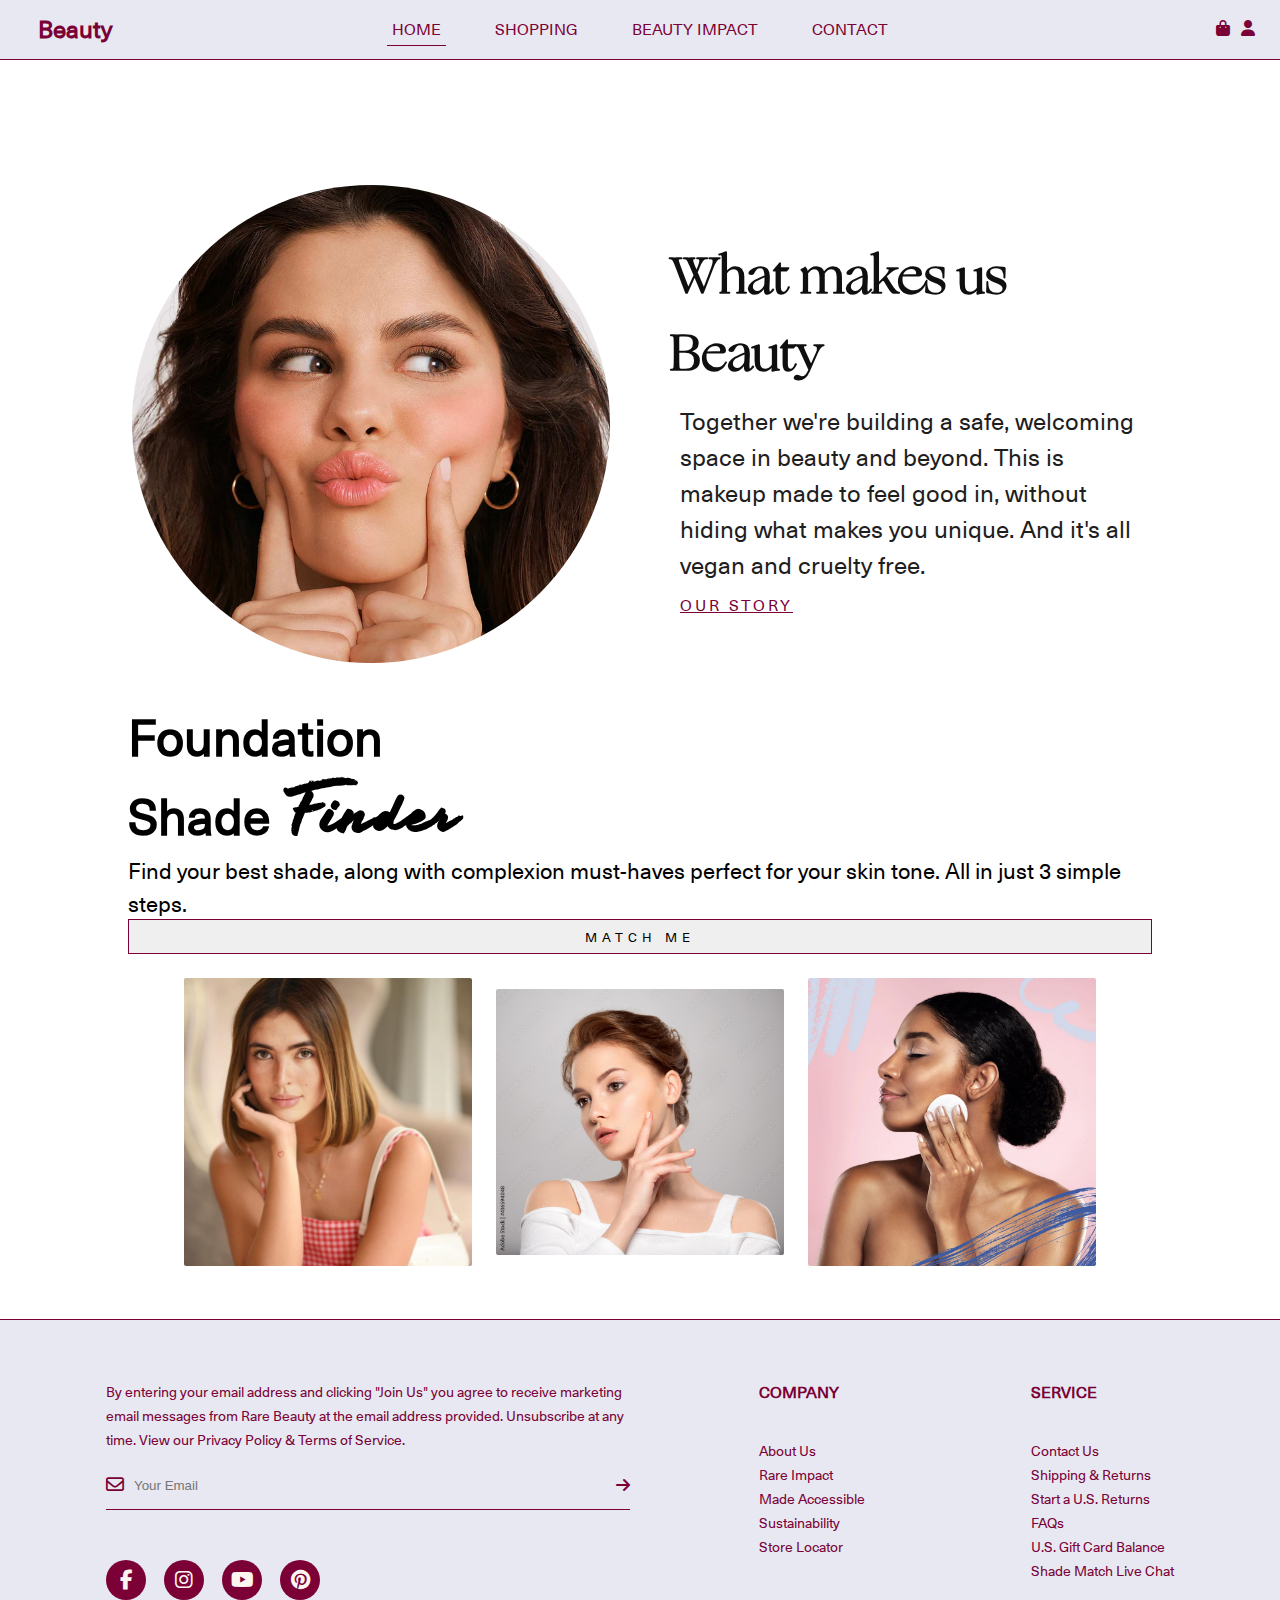
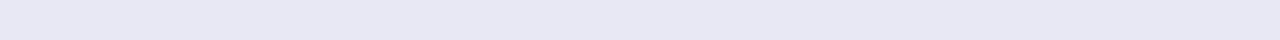
==== index.html @ 5479cb29 "Add files via upload" ====
<!DOCTYPE html>
<html lang="en">
    <head>
        <meta charset="UTF-8">
        <meta name="viewport" content="width=device-width, initial-scale=1.0">
        <title>Home</title>
        <link rel="stylesheet" href="styles.css">
        <link rel="stylesheet" href="https://cdnjs.cloudflare.com/ajax/libs/font-awesome/6.6.0/css/all.min.css">
    </head>
    <body>
        <!--part of navbar-->
        <div class="menu">
            <h1>Beauty</h1>
            <nav>
                <a href="index.html" style="border-bottom: 1px solid #7a0036;">HOME</a>
                <a href="shopping.html">SHOPPING</a>
                <a href="beauty-impact.html">BEAUTY IMPACT</a>
                <a href="contact.html">CONTACT</a>
            </nav>
            <i class="fa fa-user" id="user-icon"></i>
            <i class="fa fa-bag-shopping" id="bag-icon"></i>
        </div>
        <!--end navbar-->

        <!--part of home-->
        <div class="row3">
            <video width="100%" loop muted autoplay>
                <source src="video.mp4" type="video/mp4">
                <source src="video.ogg" type="video/ogg">
            </video>
        </div>
        <div class="row1">
            <div class="photo-make">
                <img src="rare.webp" alt="">
            </div>
            <div class="photo-make">
                <h1>What makes us Beauty</h1>
                <p>
                    Together we're building a safe, welcoming space in beauty and beyond. 
                    This is makeup made to feel good in, without hiding what makes you unique. 
                    And it's all vegan and cruelty free.
                </p>
                <a href="">OUR STORY</a>
            </div>
        </div>
        <div class="row2">
            <div class="text2">
                <h1>
                    Foundation <br> Shade <span>Finder</span>
                </h1>
                <p>
                    Find your best shade, along with complexion must-haves perfect for your skin tone. All in just 3 simple steps.
                </p>
                <button class="btn">MATCH ME</button>
            </div>
        </div><br>
        <div class="row1">
            <div class="finder-photo">
                <img src="skin1.jpg" alt="">
            </div>
            <div class="finder-photo">
                <img src="skin2.jpg" alt="">
            </div>
            <div class="finder-photo">
                <img src="skin3.webp" alt="">
            </div>
        </div><br><br>
        <!--end home-->

        <!--part of footer-->
        <footer>
            <div class="row row-footer">
                <div class="footer">
                    <p>
                        By entering your email address and clicking "Join Us" you agree to receive marketing email messages from Rare Beauty 
                        at the email address provided. Unsubscribe at any time. View our Privacy Policy & Terms of Service.
                    </p><br>
                    <form>
                        <i class="far fa-envelope"></i>
                        <input type="email" placeholder="Your Email" required>
                        <button type="submit"><i class="fas fa-arrow-right"></i></button>
                    </form>
                    <div class="social-icons">
                        <i class="fab fa-facebook-f"></i>
                        <i class="fab fa-instagram"></i>
                        <i class="fab fa-youtube"></i>
                        <i class="fab fa-pinterest"></i>
                    </div>
                </div>
                <div class="footer">
                    <h3><strong>COMPANY</strong></h3>
                    <p>About Us</p>
                    <p>Rare Impact</p>
                    <p>Made Accessible</p>
                    <p>Sustainability</p>
                    <p>Store Locator</p>
                </div>
                <div class="footer">
                    <h3><strong>SERVICE</strong></h3>
                    <p>Contact Us</p>
                    <p>Shipping & Returns</p>
                    <p>Start a U.S. Returns</p>
                    <p>FAQs</p>
                    <p>U.S. Gift Card Balance</p>
                    <p>Shade Match Live Chat</p>
                </div>
            </div>
        </footer>
    </body>
</html>
---- styles.css ----
body{
    margin: 0px;
    padding: 0px;
    font-family: Neue;
}

/*Font*/
@font-face {
    font-family: 'Neue';
    src: url('Neue Haas Unica W06 Regular.ttf');
}
@font-face {
    font-family: 'ogg regular';
    src: url('Ogg-Regular.otf');
}
@font-face {
    font-family: 'Rare Essence';
    src: url('Rare Essence.ttf');
}

/*styles of navbar*/
.menu{
    background-color: #e7e8f1;
    width: 100%;
    height: 60px;
    position: fixed;
    z-index: 1;
    border-bottom: 1px solid #7a0036;
    display: flex;
    justify-content: center;
}
.menu h1{
    position: absolute;
    top: 10px;
    left:38px;
    font-weight: bold;
    font-family: Neue;
    font-size: 24px;
	color: #7a0036;
}
.menu a{
    color: #7a0036;
    font-family: Neue;
    font-size: 16px;
    text-decoration: none;
    margin: 0px 20px;
    position: relative;
    top:16px;
    padding:5px;
}
.menu a:hover{
    border-bottom: 1px solid #7a0036;
}
#user-icon, #bag-icon{
    position: absolute;
    right: 25px;
    top: 20px;
    color: #7a0036;
}
#bag-icon{
    position: absolute;
    right: 50px;
    top: 20px;
    color: #7a0036;
}
/*end styles of navbar*/

/*styles part of home*/
.row1{
    width: 90%;
    margin-left: auto;
    margin-right: auto;
    display: flex;
    justify-content: center;
    align-items: center;
}
.photo-make{
    width: 45%;
    height: auto;
    padding: 20px;
    margin: 10px;
}
.photo-make img{
    width: 100%;
    border-radius: 50%;
}
.photo-make h1{
    font-size: 50px;
    font-family: ogg regular;
    color: #0f0f0f;
}
.photo-make p{
    padding: 10px;
    font-size: 24px;
    font-family: Neue;
    color: #1f1e1e;
}
.photo-make a{
    padding: 10px;
    color: #7a0036;
	letter-spacing: 3px;
	font-family:Neue;
}
.row2{
    width: 80%;
    margin-left: auto;
    margin-right: auto;
}
.text2 span{
	font-size: 85px; 
	font-family: Rare Essence;
}
.text2 h1{
    font-size: 50px;
}
.text2 p{
    font-size: 22px;
    font-family: Neue;
}
.btn{
	border: 1px solid #7a0036;
	font-family: Neue;
    letter-spacing: 5px;
    width: 100%;
    height: 35px;
}
.btn:hover{
	background: #7a0036;
	color: #fff;
	transition: all 0.7s linear;
}
.finder-photo{
    width: 25%;
    margin: 0px 12px;
}
.finder-photo img{
    width: 100%;
    border-radius: 2px;
}
.finder-photo img:hover{
    transform: scale(1.1);
    transition: all 0.7s linear;
}
.row3{
    width: 100%;
    margin-left: auto;
    margin-right: auto;
}
/*end styles of home*/

/*styles of shopping*/
.shop a{
    text-decoration: none;
    color: #7a0036;
    margin-right: 10px;
    padding: 5px 20px;
    border: 1px solid #7a0036;
    
}
.shop a:hover{
    background-color: #7a0036;
    color: #fff;
    transition: all 0.4s linear;
}
.prodact{
    width: 30%;
    padding: 30px;
    overflow: hidden;
}
.prodact img{
    width: 100%;
    transition: 1s ease-in-out;
}
.prodact:hover img{
    transform: scale(0.9);
}
.prodact h3{
    font-family: ogg regular;
    margin-top: 10px; 
}
.prodact i{
    color: #7a0036;
}
.details1{
    width: 30%;
    padding: 35px;
    margin: 5px;
}
.details2{
    width: 50%;
    padding: 45px;
    margin-left: 15px;
}
.details1 img{
    width: 100%;
}
.details2 h1{
    font-family: ogg regular;
    font-size: 55px;
    margin-bottom: 15px;
}
.details2 p{
    font-family: Neue;
}
.hint{
    text-align: center;
    font-size: 35px;
    font-family: ogg regular;
    color: rgb(22, 22, 22);
    font-weight: 100;
}
.hint span{
    font-family: Rare Essence;
    font-size: 65px;
}
.why{
    text-align: center;
    font-size: 18px;
    font-family: ogg regular;
    margin-bottom: 20px;
    color: #7a0036;
    font-weight: 100;
}
/*end styles of shopping*/

/*styles part of beauty-impact*/
.impact{
    width: 100%;
    margin: 0;
    padding: 0;
    background-color: #c23057;
    font-family: Neue;
    display: flex;
    justify-content: center;
    align-items: center;
}
.impact-photo{
    width: 50%;
}
.impact-photo img{
    width: 100%;
}
.impact-text{
    width: 50%;
    padding: 90px;
    color: rgb(250, 240, 240);
    font-family: Neue;
}
.mental{
    width: 100%;
    height: auto;
    margin: 0;
    padding: 0;
    font-family: Neue;
    background: #7a0036;
    color: #fff;
    padding: 70px;
    text-align: center;
}
.rare{
    text-align: center;
    color: #7a0036;
}
.row5{
    display: flex;
    justify-content: center;
    align-items: center;
}
.social-photo{
    width: 50%;
    overflow: hidden;
}
.social-photo img{
    width: 100%;
    transition: 1s ease-in-out;
}
.social-photo:hover img{
    transform: scale(1.5);
}
.social-text{
    width: 30%;
    padding: 40px;
}
.impact-team{
    width: 100%;
    margin: 0;
    padding: 0;
    font-family: Neue;
    display: flex;
    justify-content: center;
    align-items: center;
}
.team{
    width: 30%;
    padding: 10px;
}
.team img{
    width: 100%;
    border-radius: 50%;
}
/*end of beauty-impact*/

.contact{
    width: 90%;
    margin-left: auto;
    margin-right: auto;
    display: flex;
    justify-content: center;
    align-items: center;
}
.contact .col{
    width: 45%;
    padding: 10px;
}
.contact input{
    width: 100%;
    border: none;
    border-bottom: 1px solid #7a0036;
    border-radius: 0px;
    margin: 10px;
}
.contact textarea{
    border: none;
    border-bottom: 1px solid #7a0036;
    border-radius: 0px;
    width: 100%;
    margin: 10px;
}
.contact button{
    padding: 3px 20px;
    border: 1px solid #7a0036;
    background: #7a0036;
    color: #fff;
    margin: 10px;
    transition: all 0.6s;
}
.contact button:hover{
    background: #fff;
    border: 1px solid #7a0036;
    color: #7a0036;
}
.contact .col img{
    width: 100%;
}
/*styles part of footer*/
*{
	margin: 0;
	padding: 0;
	box-sizing: border-box;
}
footer{
	width: 100%;
	background: #e7e8f1;
	color: #7a0036;
	border-top: 1px solid #7a0036;
	padding: 50px 0 30px;
	font-size: 14px;
	line-height: 24px;
    font-family: Neue;
}
.row-footer{
	width: 85%;
	margin: auto;
	display: flex;
	flex-wrap: wrap;
	align-items: flex-start;
	justify-content: space-between;
}
footer .footer{
	flex-basis: 50%;
	padding: 10px;
}
footer .footer p{
	padding: 0;
	margin: 0;
}
.footer:nth-child(2), .footer:nth-child(3){
	flex-basis: 15%;
}
footer h3{
	width: fit-content;
	margin-bottom: 35px;
	position: relative;
}
footer form{
	padding-bottom: 15px;
	display: flex;
	align-items: center;
	justify-content: space-between;
	border-bottom: 1px solid #7a0036;
	margin-bottom: 50px;
}
footer form .far{
	font-size: 18px;
	margin-right: 10px;
}
footer form input{
	width: 100%;
	background: transparent;
	color: #7a0036;
	border: 0;
	outline: none;
}
footer form button{
	background: transparent;
	border: 0;
	outline: none;
	cursor: pointer;
}
footer form button .fas{
	font-size: 16px;
	color: #7a0036;
}
footer .social-icons .fab{
	width: 40px;
	height: 40px;
	border-radius: 50%;
	text-align: center;
	line-height: 40px;
	font-size: 20px;
	color: #fdf6f0;
	background: #7a0036;
	margin-right: 15px;
	cursor: pointer;
}
footer .social-icons .fab:hover{
	background: #fdf6f0;
	color: #7a0036;
    transition: 1s;
}
/*end styles part of footer*/
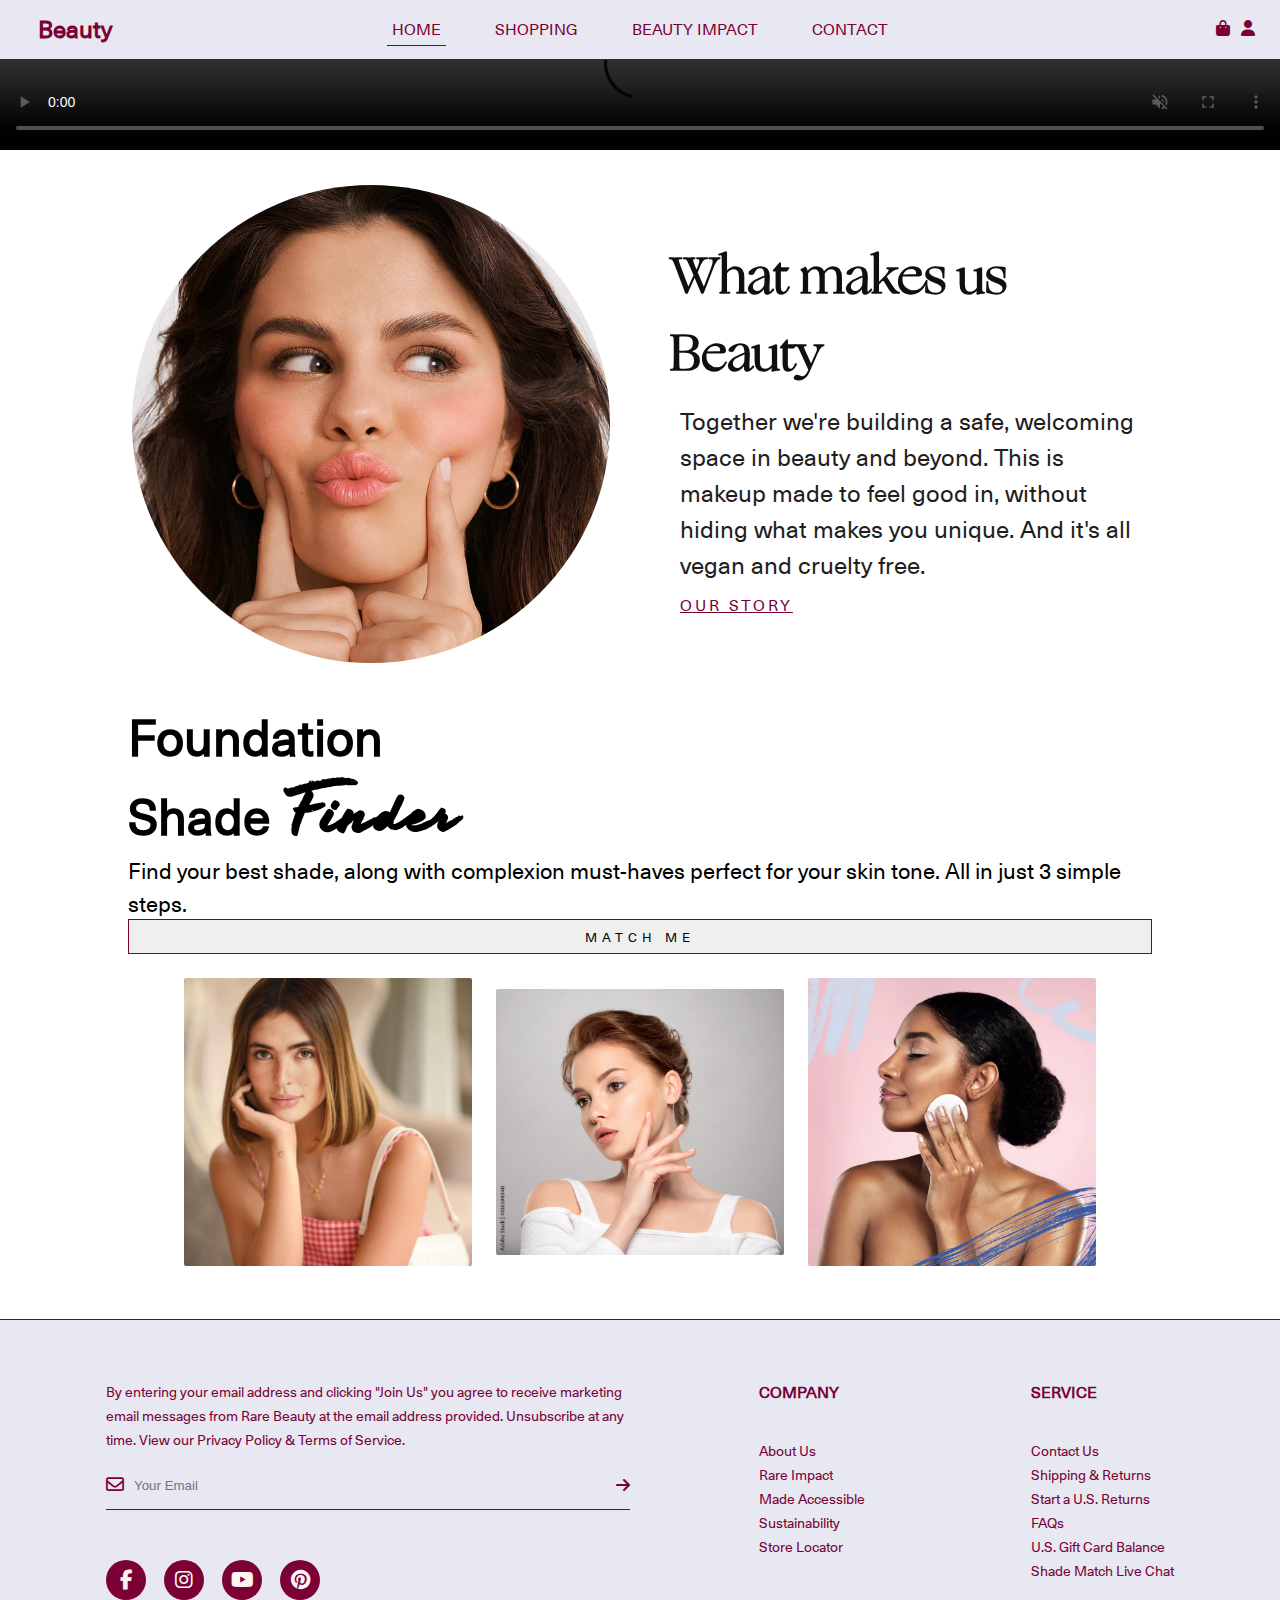
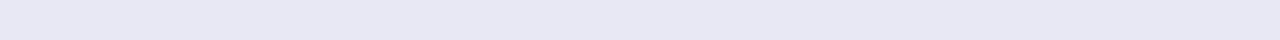
==== commit 7789d204: "Update index.html" ====
--- a/index.html
+++ b/index.html
@@ -24,7 +24,7 @@
 
         <!--part of home-->
         <div class="row3">
-            <video width="100%" loop muted autoplay>
+            <video width="100%" loop muted controls autoplay>
                 <source src="video.mp4" type="video/mp4">
                 <source src="video.ogg" type="video/ogg">
             </video>
@@ -107,4 +107,4 @@
             </div>
         </footer>
     </body>
-</html>+</html>
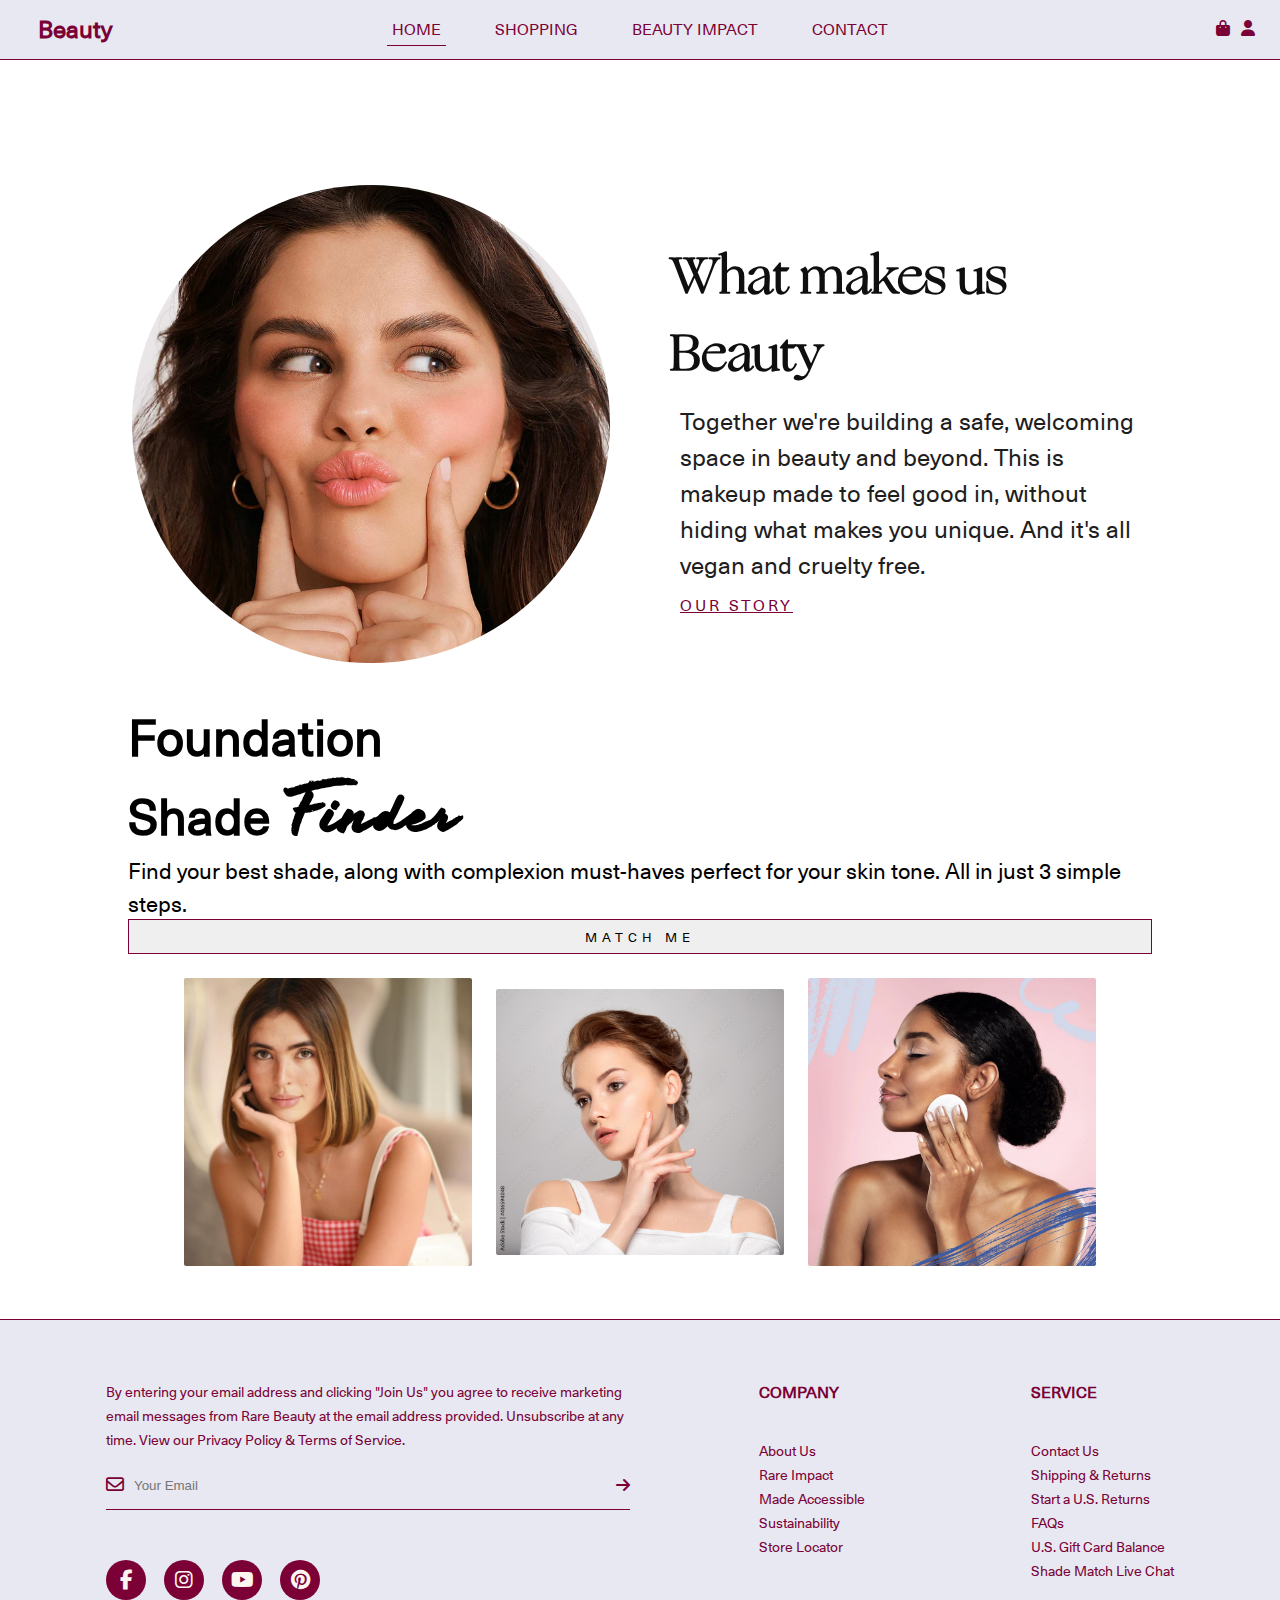
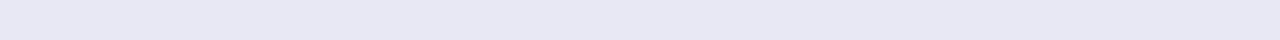
==== commit fe01eb58: "Update index.html" ====
--- a/index.html
+++ b/index.html
@@ -24,7 +24,7 @@
 
         <!--part of home-->
         <div class="row3">
-            <video width="100%" loop muted controls autoplay>
+            <video width="100%" loop muted autoplay>
                 <source src="video.mp4" type="video/mp4">
                 <source src="video.ogg" type="video/ogg">
             </video>
